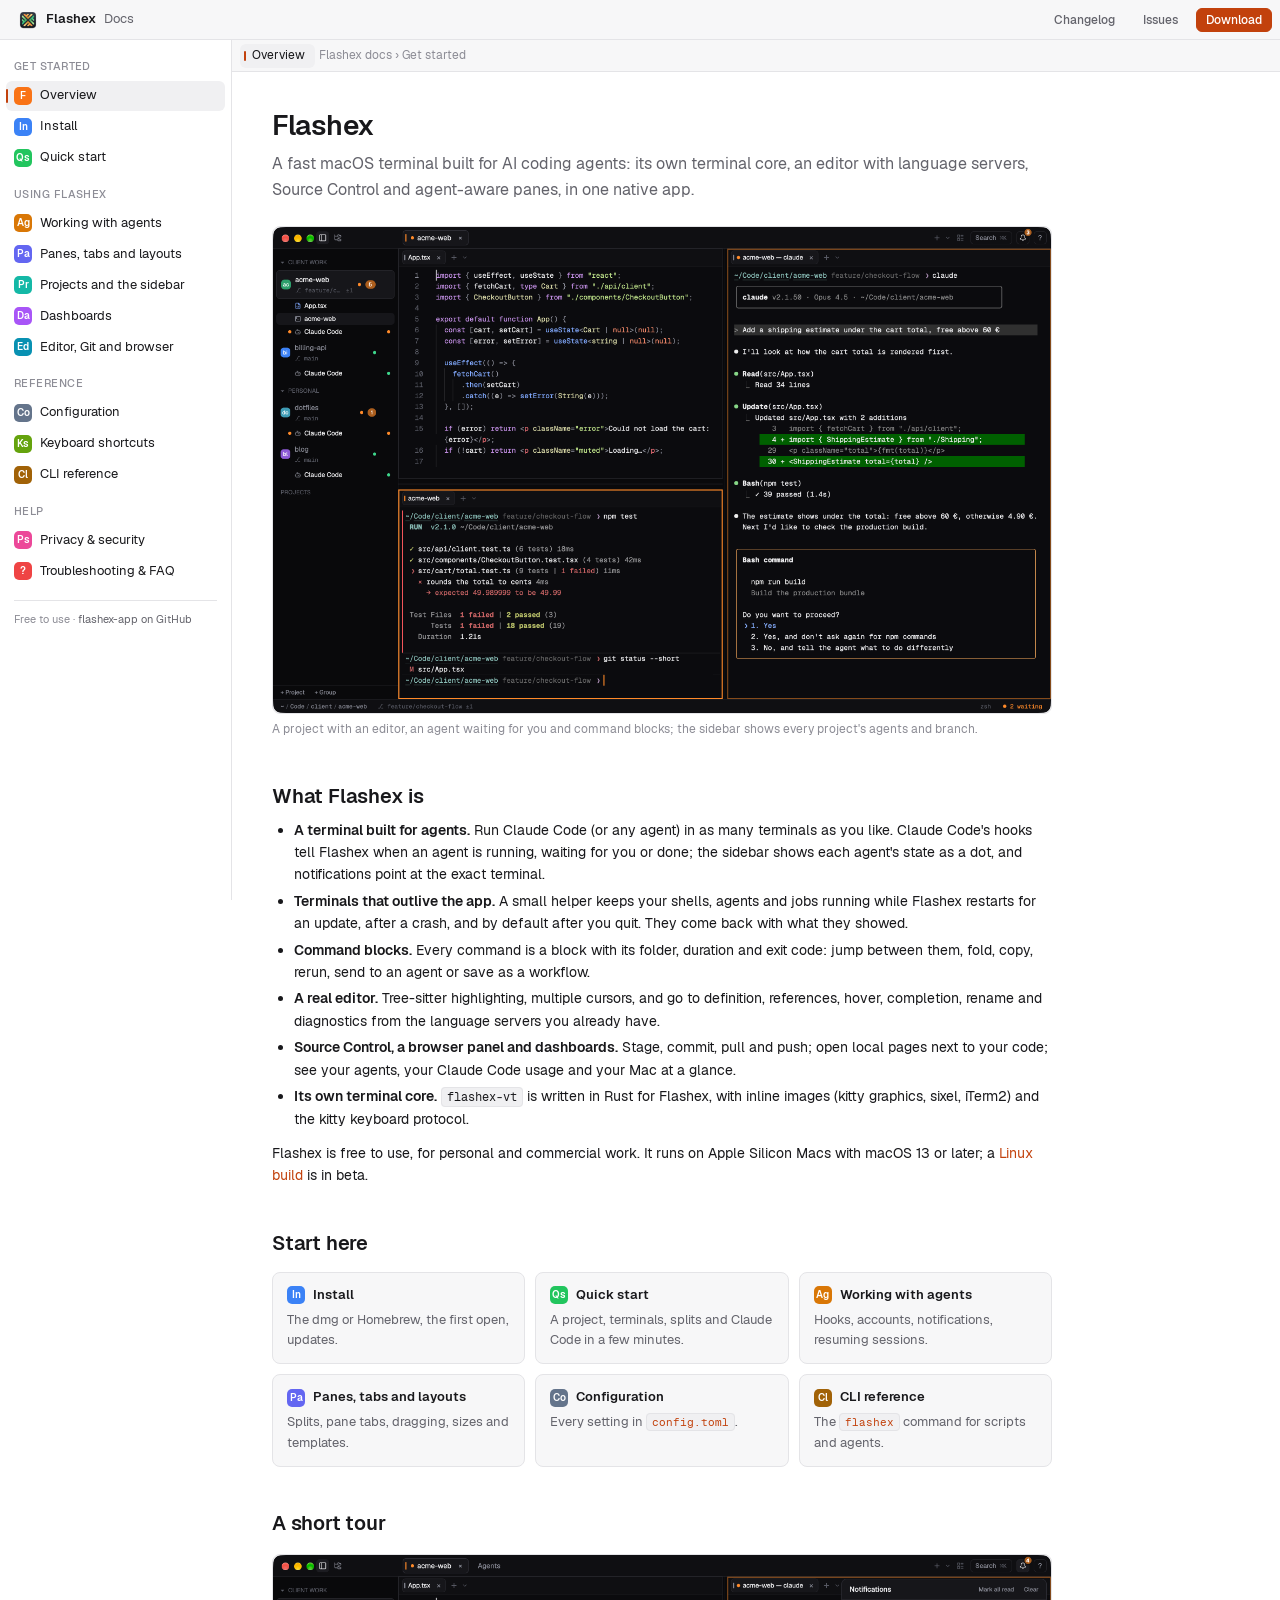
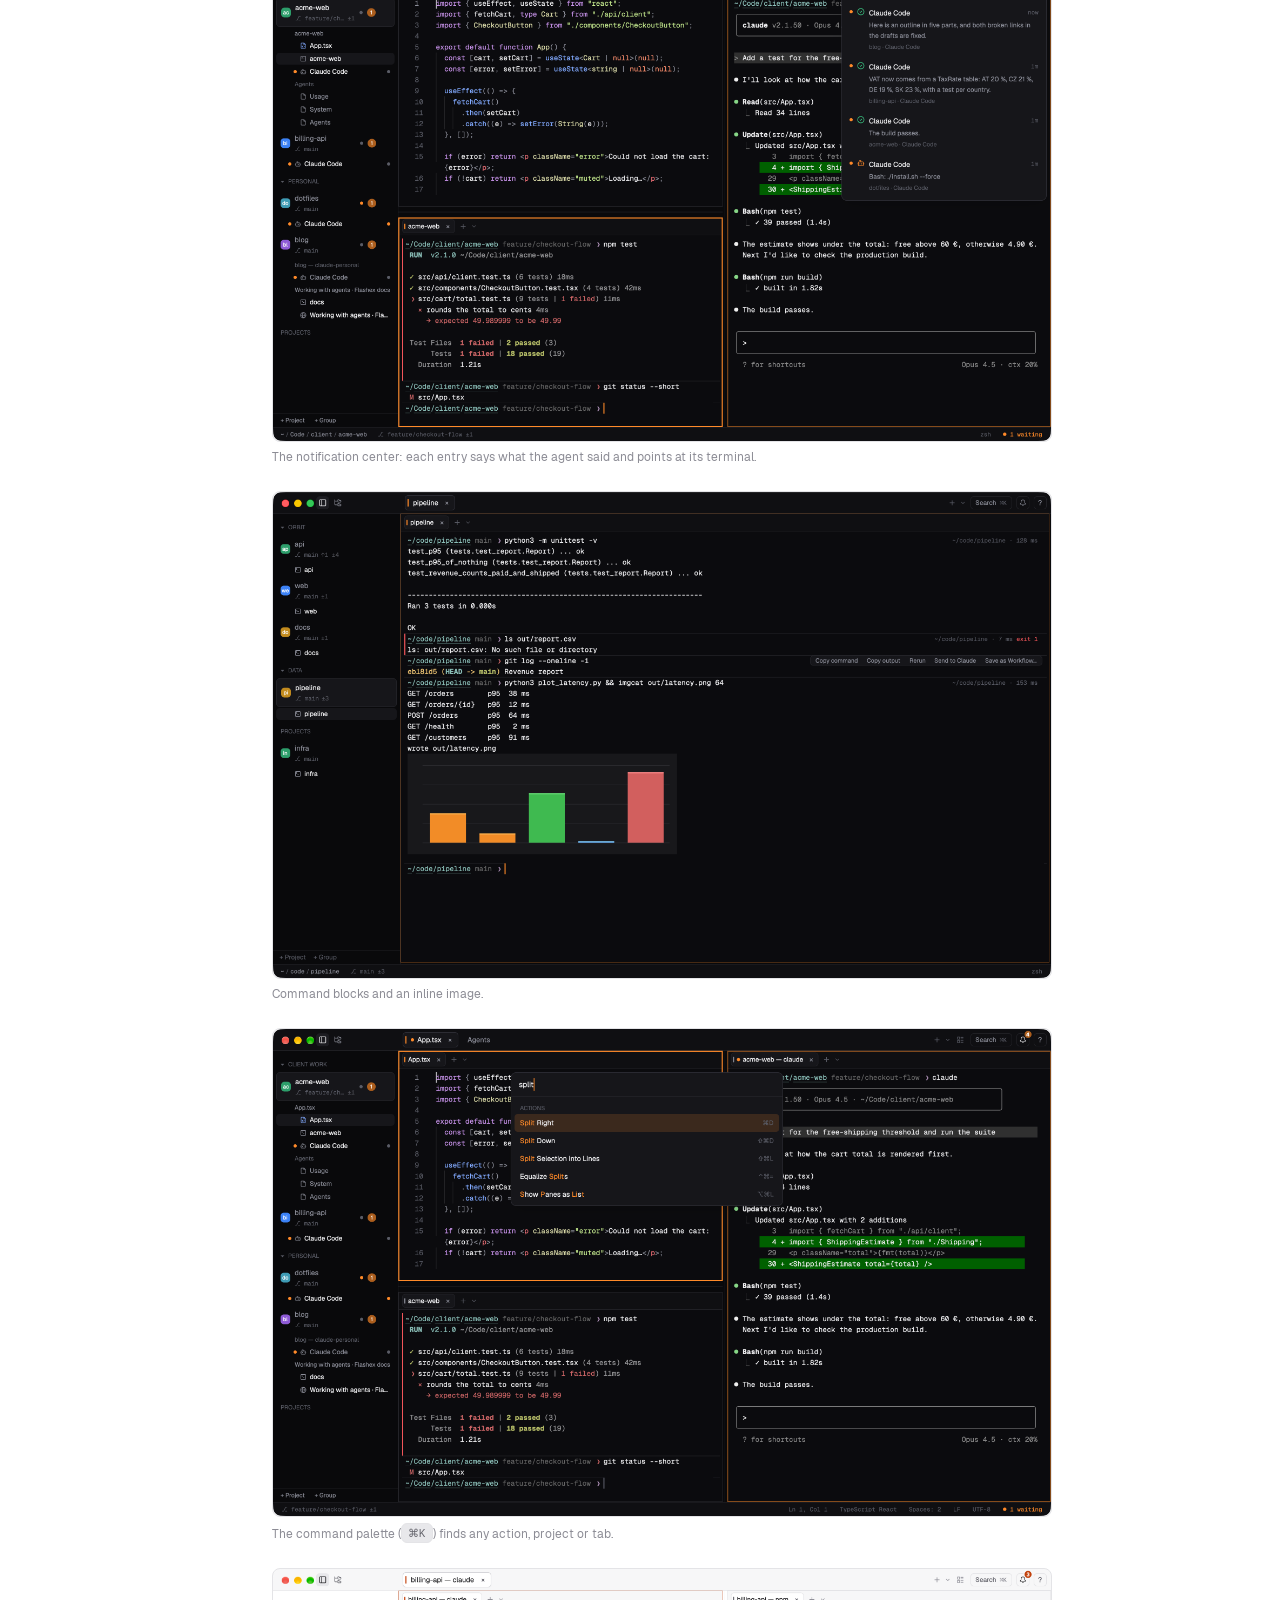
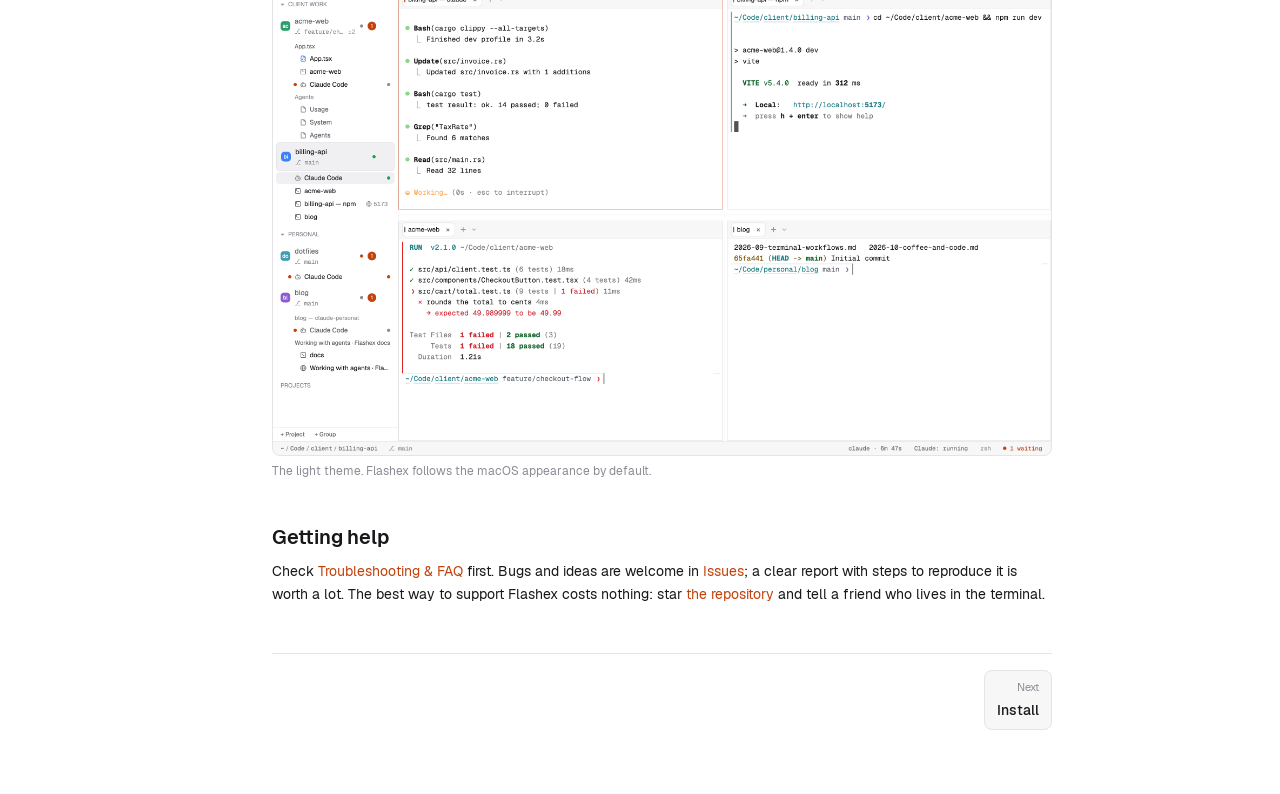
==== docs/index.html @ 375e569b "Flashex 0.2.4" ====
<!doctype html>
<!-- generated:head -->
<html lang="en">
<head>
<meta charset="utf-8">
<meta name="viewport" content="width=device-width, initial-scale=1">
<meta name="color-scheme" content="dark light">
<title>Overview · Flashex docs</title>
<meta name="description" content="Flashex is a fast macOS terminal built for AI coding agents.">
<link rel="icon" href="screenshots/icon.png">
<link rel="stylesheet" href="assets/docs.css">
</head>
<body>
<header class="titlebar">
<button class="btn nav-toggle" type="button" aria-label="Show the pages" aria-expanded="false"><svg viewBox="0 0 16 16" fill="none" stroke="currentColor" stroke-width="1.4" aria-hidden="true"><rect x="1.5" y="2.5" width="13" height="11" rx="2"/><path d="M6 2.5v11"/></svg></button>
<a class="brand" href="index.html"><img src="screenshots/icon.png" alt="">Flashex <span class="sub">Docs</span></a>
<span class="spacer"></span>
<a class="btn wide" href="https://github.com/palo-kunovsky-flash/flashex-app/blob/main/CHANGELOG.md">Changelog</a>
<a class="btn wide" href="https://github.com/palo-kunovsky-flash/flashex-app/issues">Issues</a>
<a class="btn primary" href="https://github.com/palo-kunovsky-flash/flashex-app/releases/latest/download/Flashex-macOS-arm64.dmg">Download</a>
</header>
<nav class="sidebar" aria-label="Pages">
<div class="group">Get started</div>
<a class="row active" aria-current="page" href="index.html"><span class="badge c-orange">F</span>Overview</a>
<a class="row" href="install.html"><span class="badge c-blue">In</span>Install</a>
<a class="row" href="quick-start.html"><span class="badge c-green">Qs</span>Quick start</a>
<div class="group">Using Flashex</div>
<a class="row" href="agents.html"><span class="badge c-amber">Ag</span>Working with agents</a>
<a class="row" href="panes.html"><span class="badge c-indigo">Pa</span>Panes, tabs and layouts</a>
<a class="row" href="projects.html"><span class="badge c-teal">Pr</span>Projects and the sidebar</a>
<a class="row" href="dashboards.html"><span class="badge c-purple">Da</span>Dashboards</a>
<a class="row" href="editor.html"><span class="badge c-cyan">Ed</span>Editor, Git and browser</a>
<div class="group">Reference</div>
<a class="row" href="configuration.html"><span class="badge c-slate">Co</span>Configuration</a>
<a class="row" href="shortcuts.html"><span class="badge c-lime">Ks</span>Keyboard shortcuts</a>
<a class="row" href="cli.html"><span class="badge c-brown">Cl</span>CLI reference</a>
<div class="group">Help</div>
<a class="row" href="privacy.html"><span class="badge c-pink">Ps</span>Privacy &amp; security</a>
<a class="row" href="troubleshooting.html"><span class="badge c-red">?</span>Troubleshooting &amp; FAQ</a>
<div class="foot">Free to use · <a href="https://github.com/palo-kunovsky-flash/flashex-app">flashex-app on GitHub</a></div>
</nav>
<main class="pane">
<div class="pane-tabs"><span class="pane-tab">Overview</span><span class="crumb">Flashex docs › Get started</span></div>
<article class="content">
<!-- /generated:head -->
<h1>Flashex</h1>
<p class="lede">A fast macOS terminal built for AI coding agents: its own terminal core, an editor with language servers, Source Control and agent-aware panes, in one native app.</p>

<figure>
<img src="screenshots/hero-dark.png" alt="Flashex with a TypeScript editor, Claude Code asking for permission to run a command, a terminal with a failed test run, and the sidebar showing each project's agents and branch" width="2880" height="1800">
<figcaption>A project with an editor, an agent waiting for you and command blocks; the sidebar shows every project's agents and branch.</figcaption>
</figure>

<h2 id="what-it-is">What Flashex is</h2>
<ul>
<li><strong>A terminal built for agents.</strong> Run Claude Code (or any agent) in as many terminals as you like. Claude Code's hooks tell Flashex when an agent is running, waiting for you or done; the sidebar shows each agent's state as a dot, and notifications point at the exact terminal.</li>
<li><strong>Terminals that outlive the app.</strong> A small helper keeps your shells, agents and jobs running while Flashex restarts for an update, after a crash, and by default after you quit. They come back with what they showed.</li>
<li><strong>Command blocks.</strong> Every command is a block with its folder, duration and exit code: jump between them, fold, copy, rerun, send to an agent or save as a workflow.</li>
<li><strong>A real editor.</strong> Tree-sitter highlighting, multiple cursors, and go to definition, references, hover, completion, rename and diagnostics from the language servers you already have.</li>
<li><strong>Source Control, a browser panel and dashboards.</strong> Stage, commit, pull and push; open local pages next to your code; see your agents, your Claude Code usage and your Mac at a glance.</li>
<li><strong>Its own terminal core.</strong> <code>flashex-vt</code> is written in Rust for Flashex, with inline images (kitty graphics, sixel, iTerm2) and the kitty keyboard protocol.</li>
</ul>
<p>Flashex is free to use, for personal and commercial work. It runs on Apple Silicon Macs with macOS 13 or later; a <a href="install.html#linux">Linux build</a> is in beta.</p>

<h2 id="start-here">Start here</h2>
<div class="cards">
<a class="card" href="install.html"><div class="title"><span class="badge c-blue">In</span>Install</div><p>The dmg or Homebrew, the first open, updates.</p></a>
<a class="card" href="quick-start.html"><div class="title"><span class="badge c-green">Qs</span>Quick start</div><p>A project, terminals, splits and Claude Code in a few minutes.</p></a>
<a class="card" href="agents.html"><div class="title"><span class="badge c-amber">Ag</span>Working with agents</div><p>Hooks, accounts, notifications, resuming sessions.</p></a>
<a class="card" href="panes.html"><div class="title"><span class="badge c-indigo">Pa</span>Panes, tabs and layouts</div><p>Splits, pane tabs, dragging, sizes and templates.</p></a>
<a class="card" href="configuration.html"><div class="title"><span class="badge c-slate">Co</span>Configuration</div><p>Every setting in <code>config.toml</code>.</p></a>
<a class="card" href="cli.html"><div class="title"><span class="badge c-brown">Cl</span>CLI reference</div><p>The <code>flashex</code> command for scripts and agents.</p></a>
</div>

<h2 id="a-tour">A short tour</h2>
<figure>
<img src="screenshots/notifications.png" alt="The notification center over a project's panes: Claude Code asking to run a command and reporting what it did, each entry naming its project and terminal" width="2880" height="1800" loading="lazy">
<figcaption>The notification center: each entry says what the agent said and points at its terminal.</figcaption>
</figure>
<figure>
<img src="screenshots/blocks-and-images.png" alt="A wide terminal with command blocks, durations and an exit code, block tools on hover, and an inline latency chart" width="2880" height="1800" loading="lazy">
<figcaption>Command blocks and an inline image.</figcaption>
</figure>
<figure>
<img src="screenshots/palette.png" alt="The command palette searching for split over a TypeScript editor, a terminal and an agent terminal" width="2880" height="1800" loading="lazy">
<figcaption>The command palette (<kbd>⌘K</kbd>) finds any action, project or tab.</figcaption>
</figure>
<figure>
<img src="screenshots/hero-light.png" alt="A 2×2 grid of terminals in the light theme: an agent at work, a dev server whose port shows on its terminal's row in the sidebar, a failed test run and a blog repository" width="2880" height="1800" loading="lazy">
<figcaption>The light theme. Flashex follows the macOS appearance by default.</figcaption>
</figure>

<h2 id="getting-help">Getting help</h2>
<p>Check <a href="troubleshooting.html">Troubleshooting &amp; FAQ</a> first. Bugs and ideas are welcome in <a href="https://github.com/palo-kunovsky-flash/flashex-app/issues">Issues</a>; a clear report with steps to reproduce it is worth a lot. The best way to support Flashex costs nothing: star <a href="https://github.com/palo-kunovsky-flash/flashex-app">the repository</a> and tell a friend who lives in the terminal.</p>
<!-- generated:foot -->
<nav class="pager" aria-label="Previous and next page">
<a class="next" href="install.html"><span>Next</span>Install</a>
</nav>
</article>
</main>
<script src="assets/docs.js"></script>
</body>
</html>
<!-- /generated:foot -->
---- docs/assets/docs.css ----
/* Flashex documentation. The colours, sizes and fonts are the app's own
   (crates/flashex-app/src/theme.rs, buttons.rs, geometry.rs): the dark
   theme by default, the light one when the system asks for it. No external
   resources. */

@font-face { font-family: "Geist"; src: url("fonts/Geist-Regular.ttf") format("truetype"); font-weight: 400; font-display: swap; }
@font-face { font-family: "Geist"; src: url("fonts/Geist-Medium.ttf") format("truetype"); font-weight: 500; font-display: swap; }
@font-face { font-family: "Geist"; src: url("fonts/Geist-SemiBold.ttf") format("truetype"); font-weight: 600 700; font-display: swap; }
@font-face { font-family: "Geist Mono"; src: url("fonts/GeistMono-Regular.ttf") format("truetype"); font-weight: 400; font-display: swap; }

:root {
  color-scheme: dark light;
  /* Theme::dark() */
  --bg: #09090B;
  --surface: #0F0F12;
  --raised: #16161A;
  --hover: #1C1C21;
  --border: #232329;
  --border-strong: #2E2E36;
  --fg: #EDEDEF;
  --muted: #8B8D98;
  --faint: #5A5C66;
  --accent: #FF8A2A;          /* Accent::Orange on dark */
  --accent-fill: #AD5E1D;     /* accent_fill(): white text reads on it */
  --accent-tint: rgba(255, 138, 42, 0.12);
  --ok: #3DD68C;
  --err: #F2555A;
  --warn: #F5A524;
  --term-bg: #0B0B0E;         /* TermColors::DEFAULT */
  --term-fg: #EDEDEF;
  --string: #C3E88D;
  --keyword: #C792EA;
  --comment: #5A5C66;
  --function: #82AAFF;

  /* geometry.rs, buttons.rs */
  --titlebar-h: 40px;
  --pane-tabs-h: 32px;
  --status-h: 26px;
  --sidebar-w: 232px;
  --radius: 6px;
  --radius-card: 8px;

  --ui: "Geist", -apple-system, BlinkMacSystemFont, "Segoe UI", system-ui, sans-serif;
  --mono: "Geist Mono", ui-monospace, "SF Mono", Menlo, Consolas, monospace;
}

@media (prefers-color-scheme: light) {
  :root {
    /* Theme::light() */
    --bg: #FFFFFF;
    --surface: #F7F7F8;
    --raised: #F0F0F2;
    --hover: #E8E8EB;
    --border: #E4E4E7;
    --border-strong: #D4D4D8;
    --fg: #18181B;
    --muted: #63636B;
    --faint: #8C8C95;
    --accent: #C2410C;        /* Accent::Orange on light */
    --accent-fill: #C2410C;
    --accent-tint: rgba(194, 65, 12, 0.08);
    --ok: #16A34A;
    --err: #DC2626;
    --warn: #D97706;
    --term-bg: #FFFFFF;
    --term-fg: #18181B;
    --string: #15803D;
    --keyword: #7C3AED;
    --comment: #8C8C95;
    --function: #2563EB;
  }
}

*, *::before, *::after { box-sizing: border-box; }

html { -webkit-text-size-adjust: 100%; scroll-padding-top: calc(var(--titlebar-h) + var(--pane-tabs-h) + 12px); }

body {
  margin: 0;
  background: var(--bg);
  color: var(--fg);
  font-family: var(--ui);
  font-size: 14px;
  line-height: 1.6;
  -webkit-font-smoothing: antialiased;
}

a { color: var(--accent); text-decoration: none; }
a:hover { text-decoration: underline; text-underline-offset: 2px; }
:focus-visible { outline: 1px solid var(--accent); outline-offset: 2px; border-radius: 4px; }

/* ---- The top row (the app's title bar) ------------------------------ */

.titlebar {
  position: fixed;
  inset: 0 0 auto 0;
  z-index: 30;
  height: var(--titlebar-h);
  display: flex;
  align-items: center;
  gap: 8px;
  padding: 0 8px 0 12px;
  background: var(--surface);
  border-bottom: 1px solid var(--border);
}

.brand {
  display: flex;
  align-items: center;
  gap: 8px;
  height: 28px;
  padding: 0 10px 0 6px;
  border-radius: var(--radius);
  color: var(--fg);
  font-weight: 600;
  font-size: 13px;
}
.brand:hover { background: var(--hover); text-decoration: none; }
.brand img { width: 20px; height: 20px; }
.brand .sub { color: var(--muted); font-weight: 400; }

.titlebar .spacer { flex: 1; }

/* The app's small quiet buttons (Ghost / Secondary, Regular: 24 px). */
.btn {
  display: inline-flex;
  align-items: center;
  gap: 5px;
  height: 24px;
  padding: 0 9px;
  border: 1px solid transparent;
  border-radius: var(--radius);
  background: transparent;
  color: var(--muted);
  font: 500 12px/1 var(--ui);
  white-space: nowrap;
  cursor: pointer;
}
.btn:hover { background: var(--hover); color: var(--fg); text-decoration: none; }
.btn.secondary { background: var(--raised); border-color: var(--border-strong); color: var(--fg); }
.btn.secondary:hover { background: var(--hover); }
.btn.primary { background: var(--accent-fill); border-color: var(--accent-fill); color: #fff; }
.btn.primary:hover { filter: brightness(0.9); }
.btn svg { width: 14px; height: 14px; }

.nav-toggle { display: none; }

/* ---- The sidebar (the app's project list) ---------------------------- */

.sidebar {
  position: fixed;
  top: var(--titlebar-h);
  bottom: 0;
  left: 0;
  z-index: 20;
  width: var(--sidebar-w);
  overflow-y: auto;
  padding: 6px;
  background: var(--bg);
  border-right: 1px solid var(--border);
}

.sidebar .group {
  padding: 12px 8px 4px;
  color: var(--faint);
  font-size: 11px;
  font-weight: 500;
  letter-spacing: 0.04em;
  text-transform: uppercase;
}

.sidebar a.row {
  position: relative;
  display: flex;
  align-items: center;
  gap: 8px;
  height: 30px;
  padding: 0 8px;
  margin: 1px 0;
  border-radius: var(--radius);
  color: var(--fg);
  font-size: 13px;
  white-space: nowrap;
  overflow: hidden;
  text-overflow: ellipsis;
}
.sidebar a.row:hover { background: var(--hover); text-decoration: none; }
.sidebar a.row.active { background: var(--raised); }
/* The active tab's accent mark: 2 × 14 px on the left edge. */
.sidebar a.row.active::before {
  content: "";
  position: absolute;
  left: 0;
  top: 8px;
  width: 2px;
  height: 14px;
  border-radius: 1px;
  background: var(--accent);
}

/* A project's initials on its colour. */
.badge {
  flex: none;
  display: inline-grid;
  place-items: center;
  width: 18px;
  height: 18px;
  border-radius: 5px;
  color: #fff;
  font-size: 10px;
  font-weight: 600;
  line-height: 1;
}
.c-orange { background: #F97316; }
.c-blue { background: #3B82F6; }
.c-indigo { background: #6366F1; }
.c-teal { background: #14B8A6; }
.c-green { background: #22C55E; }
.c-amber { background: #D97706; }
.c-purple { background: #A855F7; }
.c-cyan { background: #0891B2; }
.c-pink { background: #EC4899; }
.c-slate { background: #64748B; }
.c-lime { background: #65A30D; }
.c-red { background: #EF4444; }
.c-brown { background: #A16207; }

.sidebar .foot {
  margin: 14px 8px 8px;
  padding-top: 10px;
  border-top: 1px solid var(--border);
  color: var(--faint);
  font-size: 11px;
}
.sidebar .foot a { color: var(--muted); }

/* ---- The pane --------------------------------------------------------- */

.pane {
  margin-left: var(--sidebar-w);
  padding-top: var(--titlebar-h);
  min-width: 0;
}

/* The pane's tab strip: the page as the active tab. */
.pane-tabs {
  position: sticky;
  top: var(--titlebar-h);
  z-index: 10;
  display: flex;
  align-items: center;
  gap: 4px;
  height: var(--pane-tabs-h);
  padding: 0 8px;
  background: var(--surface);
  border-bottom: 1px solid var(--border);
  overflow: hidden;
}
.pane-tab {
  position: relative;
  display: inline-flex;
  align-items: center;
  gap: 6px;
  height: 24px;
  padding: 0 10px 0 12px;
  border-radius: var(--radius);
  background: var(--raised);
  color: var(--fg);
  font-size: 12px;
  white-space: nowrap;
}
.pane-tab::before {
  content: "";
  position: absolute;
  left: 4px;
  top: 7px;
  width: 2px;
  height: 10px;
  border-radius: 1px;
  background: var(--accent);
}
.pane-tabs .crumb { color: var(--faint); font-size: 12px; white-space: nowrap; overflow: hidden; text-overflow: ellipsis; }

.content {
  max-width: 860px;
  padding: 28px 40px 64px;
}

/* ---- Text -------------------------------------------------------------- */

h1, h2, h3, h4 { line-height: 1.25; font-weight: 600; letter-spacing: -0.01em; }
h1 { font-size: 28px; margin: 8px 0 8px; }
h2 { font-size: 20px; margin: 40px 0 10px; padding-top: 4px; }
h3 { font-size: 16px; margin: 28px 0 8px; }
h4 { font-size: 14px; margin: 20px 0 6px; }
.lede { color: var(--muted); font-size: 16px; margin: 0 0 24px; }
p, ul, ol { margin: 0 0 12px; }
ul, ol { padding-left: 22px; }
li { margin: 4px 0; }
li > ul { margin: 4px 0; }
strong { font-weight: 600; }
hr { border: 0; border-top: 1px solid var(--border); margin: 32px 0; }

h2 .anchor, h3 .anchor { margin-left: 6px; color: var(--faint); opacity: 0; font-weight: 400; }
h2:hover .anchor, h3:hover .anchor { opacity: 1; text-decoration: none; }

code {
  font-family: var(--mono);
  font-size: 0.88em;
  padding: 1px 5px;
  border-radius: 4px;
  background: var(--raised);
  border: 1px solid var(--border);
  white-space: nowrap;
}
a code { color: var(--accent); }

/* Keys as the app shows them in Keyboard Shortcuts (Cmd+?). */
kbd {
  display: inline-block;
  padding: 0 6px;
  border-radius: var(--radius);
  background: var(--hover);
  border: 1px solid var(--border);
  color: var(--muted);
  font-family: var(--mono);
  font-size: 11px;
  line-height: 18px;
  white-space: nowrap;
  vertical-align: 1px;
}

/* Menu paths: Settings › AI agents. */
.ui { font-weight: 500; }

/* ---- Code blocks look like terminal panes ---------------------------- */

.term {
  margin: 14px 0 18px;
  border: 1px solid var(--border);
  border-radius: var(--radius-card);
  background: var(--term-bg);
  overflow: hidden;
}
.term .term-bar {
  display: flex;
  align-items: center;
  gap: 6px;
  height: 26px;
  padding: 0 10px;
  background: var(--surface);
  border-bottom: 1px solid var(--border);
  color: var(--muted);
  font-size: 11px;
}
.term .term-bar::before {
  content: "";
  width: 2px;
  height: 10px;
  border-radius: 1px;
  background: var(--accent);
}
.term pre {
  margin: 0;
  padding: 10px 12px 12px;
  overflow-x: auto;
  color: var(--term-fg);
  font-family: var(--mono);
  font-size: 13px;
  line-height: 1.45;
  tab-size: 4;
}
.term pre code { padding: 0; border: 0; background: none; font-size: inherit; white-space: pre; }
.term .p { color: var(--accent); user-select: none; }   /* the prompt's ❯ */
.term .c { color: var(--comment); }                       /* comments */
.term .s { color: var(--string); }                        /* strings */
.term .k { color: var(--keyword); }                       /* keys, sections */
.term .o { color: var(--muted); }                         /* output */

/* ---- Cards, notices, tables ------------------------------------------ */

.notice {
  display: flex;
  gap: 10px;
  margin: 16px 0;
  padding: 10px 12px;
  border: 1px solid var(--border);
  border-radius: var(--radius-card);
  background: var(--raised);
}
.notice::before {
  content: "";
  flex: none;
  width: 3px;
  border-radius: 2px;
  background: var(--accent);
}
.notice.warn::before { background: var(--warn); }
.notice.ok::before { background: var(--ok); }
.notice > div > :last-child { margin-bottom: 0; }

.placeholder {
  margin: 16px 0;
  padding: 10px 12px;
  border: 1px dashed var(--border-strong);
  border-radius: var(--radius-card);
  color: var(--muted);
}

.table-wrap {
  margin: 14px 0 20px;
  border: 1px solid var(--border);
  border-radius: var(--radius-card);
  background: var(--surface);
  overflow-x: auto;
}
table { width: 100%; border-collapse: collapse; font-size: 13px; }
th {
  text-align: left;
  padding: 8px 12px;
  color: var(--faint);
  font-size: 11px;
  font-weight: 500;
  letter-spacing: 0.04em;
  text-transform: uppercase;
  border-bottom: 1px solid var(--border);
  white-space: nowrap;
}
td { padding: 7px 12px; border-top: 1px solid var(--border); vertical-align: top; }
tr:first-child td { border-top: 0; }
tbody tr:hover td { background: var(--hover); }
td.keys { white-space: nowrap; }
td.keys kbd { margin: 1px 0; }

/* Chips (the dashboards' filters, the sidebar's web server chip). */
.chip {
  display: inline-flex;
  align-items: center;
  gap: 4px;
  height: 20px;
  padding: 0 7px;
  border: 1px solid var(--border);
  border-radius: 10px;
  background: var(--raised);
  color: var(--muted);
  font-size: 11px;
  white-space: nowrap;
  vertical-align: 1px;
}
.chip.on { color: var(--accent); border-color: var(--accent); background: var(--accent-tint); }

/* Agent state dots. */
.dot { display: inline-block; width: 8px; height: 8px; border-radius: 50%; vertical-align: 0; }
.dot.waiting { background: var(--accent); }
.dot.running { background: var(--ok); }
.dot.error { background: var(--err); }
.dot.idle { background: var(--faint); }

/* ---- Pictures --------------------------------------------------------- */

figure { margin: 18px 0 24px; }
figure img {
  display: block;
  width: 100%;
  height: auto;
  border: 1px solid var(--border);
  border-radius: var(--radius-card);
  background: var(--surface);
}
figcaption { margin-top: 6px; color: var(--faint); font-size: 12px; }

/* ---- Cards on the overview ------------------------------------------- */

.cards {
  display: grid;
  grid-template-columns: repeat(auto-fill, minmax(230px, 1fr));
  gap: 10px;
  margin: 16px 0 24px;
}
.card {
  display: block;
  padding: 12px 14px;
  border: 1px solid var(--border);
  border-radius: var(--radius-card);
  background: var(--surface);
  color: var(--fg);
}
a.card:hover { background: var(--hover); border-color: var(--border-strong); text-decoration: none; }
.card .title { display: flex; align-items: center; gap: 8px; font-weight: 600; font-size: 13px; margin-bottom: 4px; }
.card p { margin: 0; color: var(--muted); font-size: 13px; }

/* ---- Previous / next (generated) and the status bar ------------------ */

.pager {
  display: flex;
  justify-content: space-between;
  gap: 10px;
  margin-top: 48px;
  padding-top: 16px;
  border-top: 1px solid var(--border);
}
.pager a {
  display: flex;
  flex-direction: column;
  gap: 2px;
  min-width: 0;
  padding: 8px 12px;
  border: 1px solid var(--border);
  border-radius: var(--radius-card);
  background: var(--surface);
  color: var(--fg);
  font-weight: 500;
}
.pager a:hover { background: var(--hover); text-decoration: none; }
.pager a span { color: var(--faint); font-size: 11px; font-weight: 400; }
.pager a.next { margin-left: auto; text-align: right; }

/* ---- Narrow windows --------------------------------------------------- */

@media (max-width: 860px) {
  .nav-toggle { display: inline-flex; }
  .titlebar .wide { display: none; }
  .sidebar {
    transform: translateX(-100%);
    transition: transform 160ms ease-out;
    box-shadow: none;
  }
  body.nav-open .sidebar { transform: none; box-shadow: 0 8px 32px rgba(0, 0, 0, 0.35); }
  .pane { margin-left: 0; }
  .content { padding: 20px 16px 48px; }
  h1 { font-size: 24px; }
}

@media (prefers-reduced-motion: reduce) {
  .sidebar { transition: none; }
}
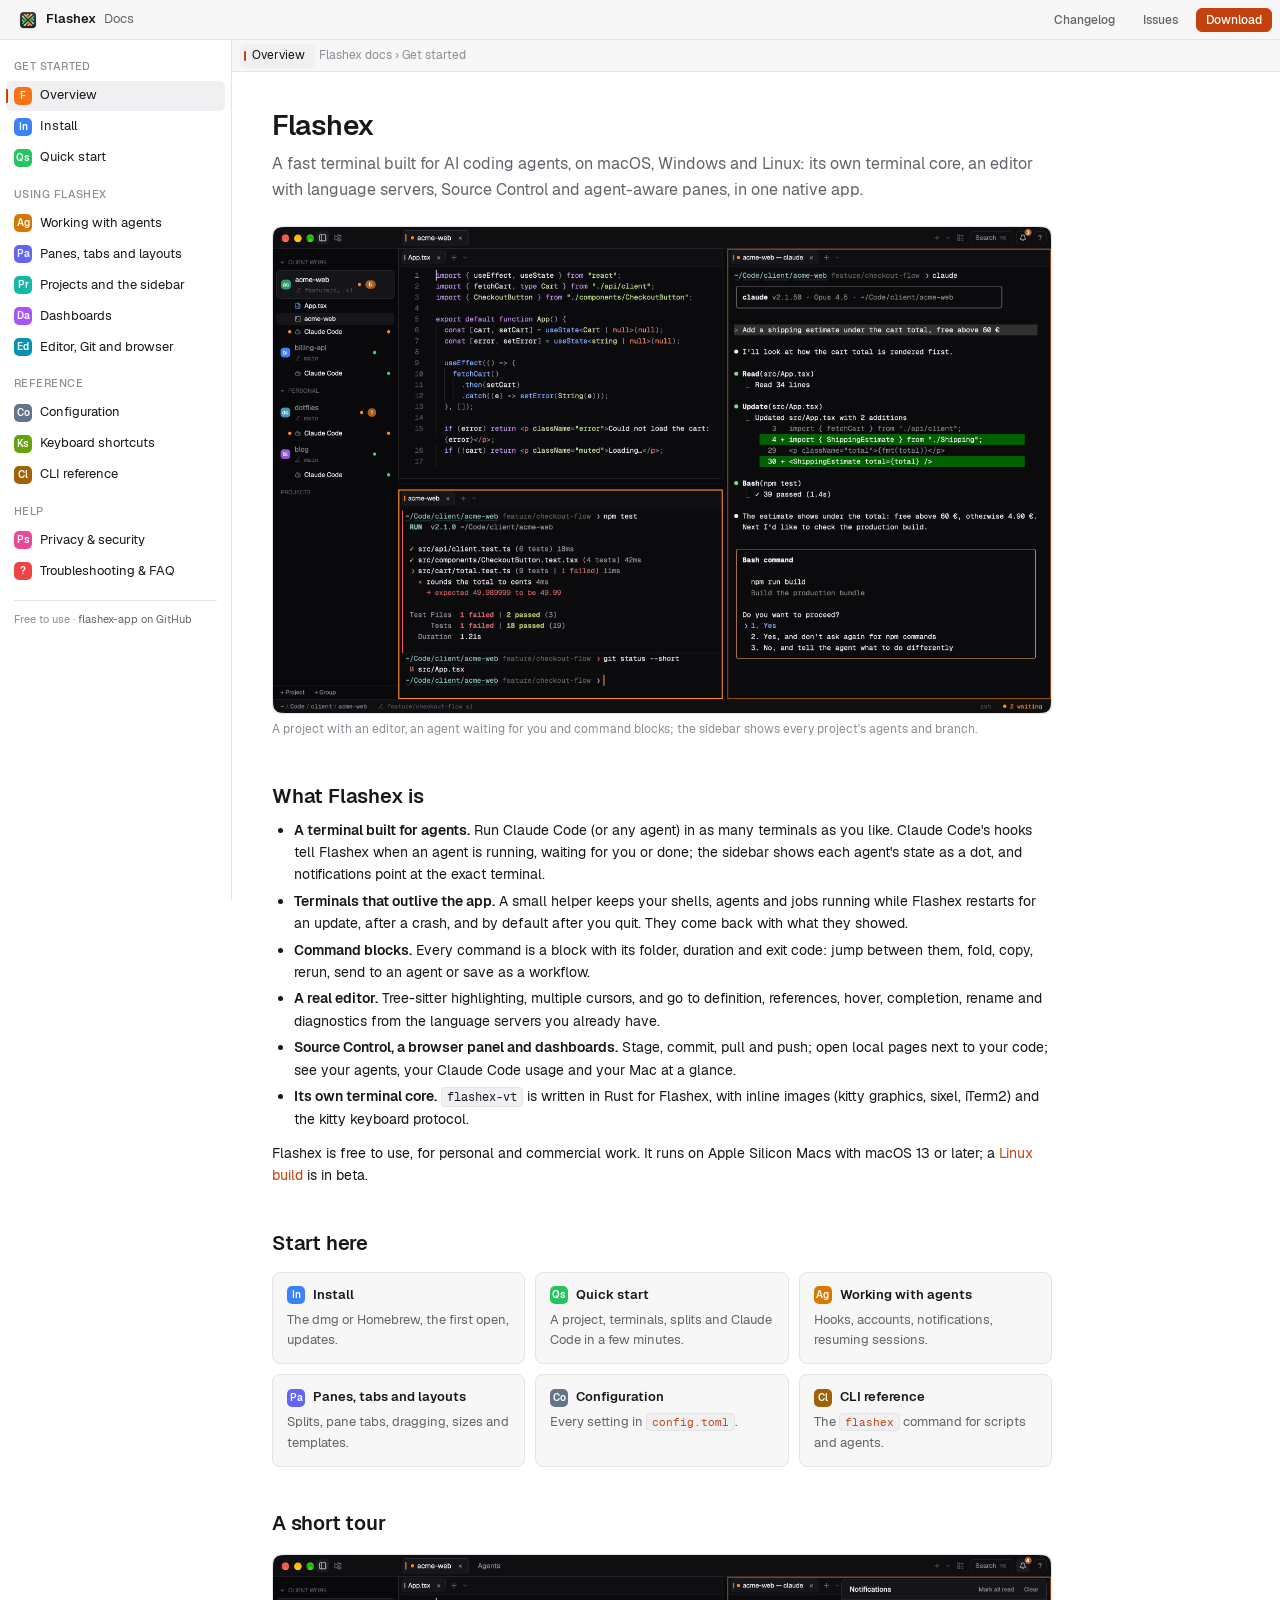
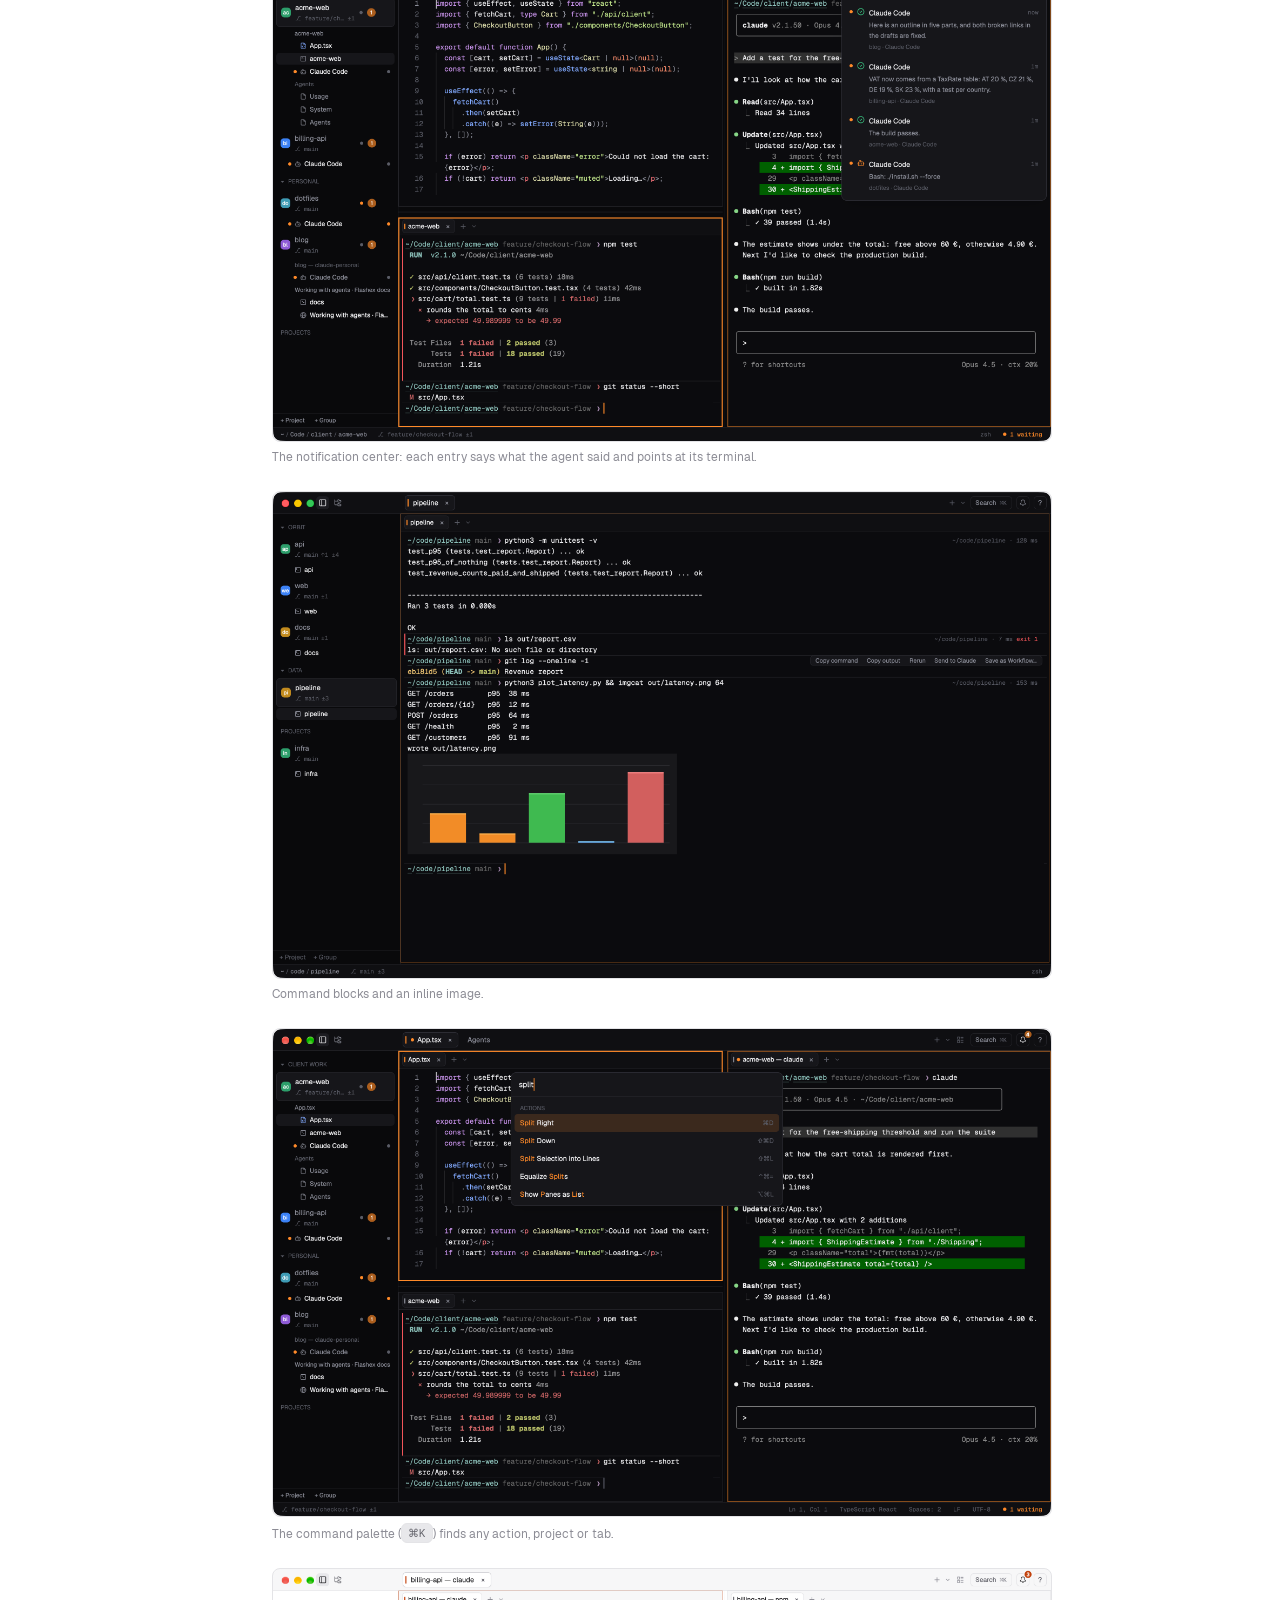
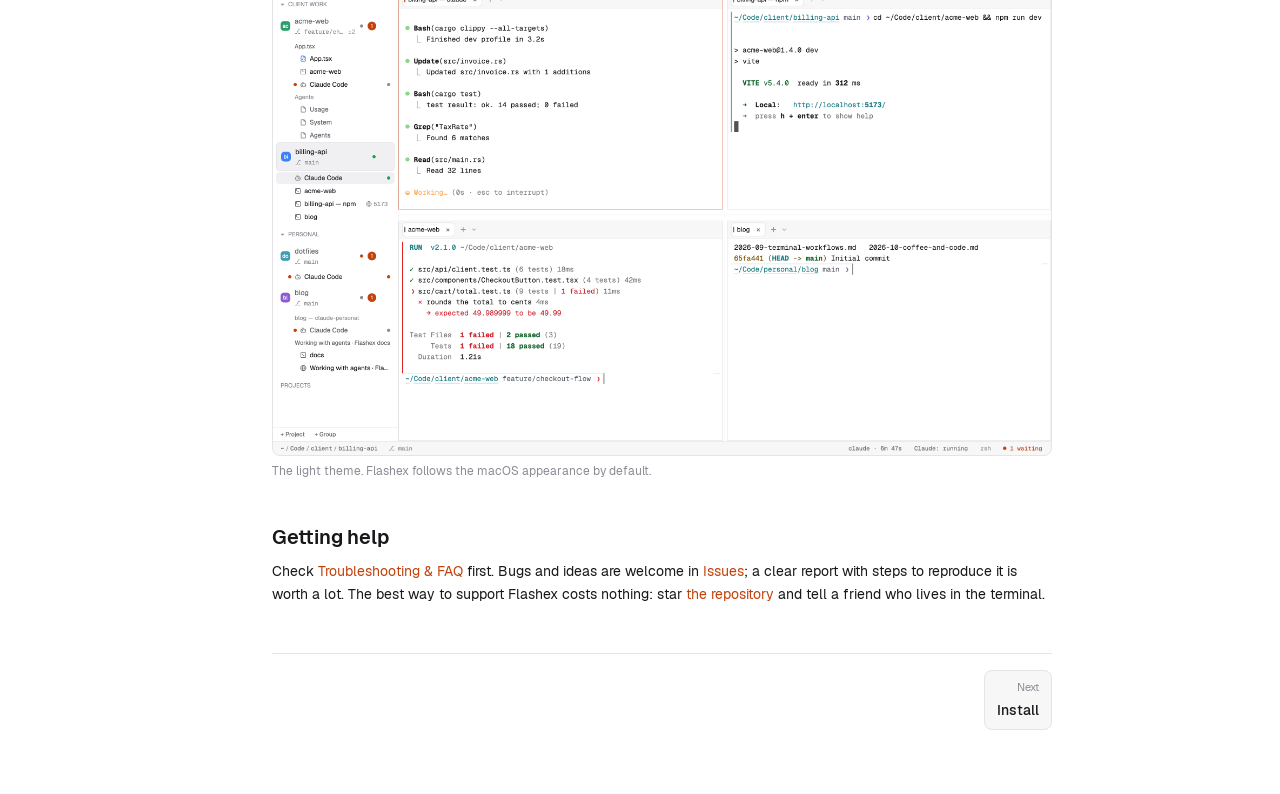
==== commit 285d87e4: "Flashex 0.3.0" ====
--- a/docs/index.html
+++ b/docs/index.html
@@ -6,7 +6,7 @@
 <meta name="viewport" content="width=device-width, initial-scale=1">
 <meta name="color-scheme" content="dark light">
 <title>Overview · Flashex docs</title>
-<meta name="description" content="Flashex is a fast macOS terminal built for AI coding agents.">
+<meta name="description" content="Flashex is a fast terminal built for AI coding agents, on macOS, Windows and Linux.">
 <link rel="icon" href="screenshots/icon.png">
 <link rel="stylesheet" href="assets/docs.css">
 </head>
@@ -44,7 +44,7 @@
 <article class="content">
 <!-- /generated:head -->
 <h1>Flashex</h1>
-<p class="lede">A fast macOS terminal built for AI coding agents: its own terminal core, an editor with language servers, Source Control and agent-aware panes, in one native app.</p>
+<p class="lede">A fast terminal built for AI coding agents, on macOS, Windows and Linux: its own terminal core, an editor with language servers, Source Control and agent-aware panes, in one native app.</p>
 
 <figure>
 <img src="screenshots/hero-dark.png" alt="Flashex with a TypeScript editor, Claude Code asking for permission to run a command, a terminal with a failed test run, and the sidebar showing each project's agents and branch" width="2880" height="1800">
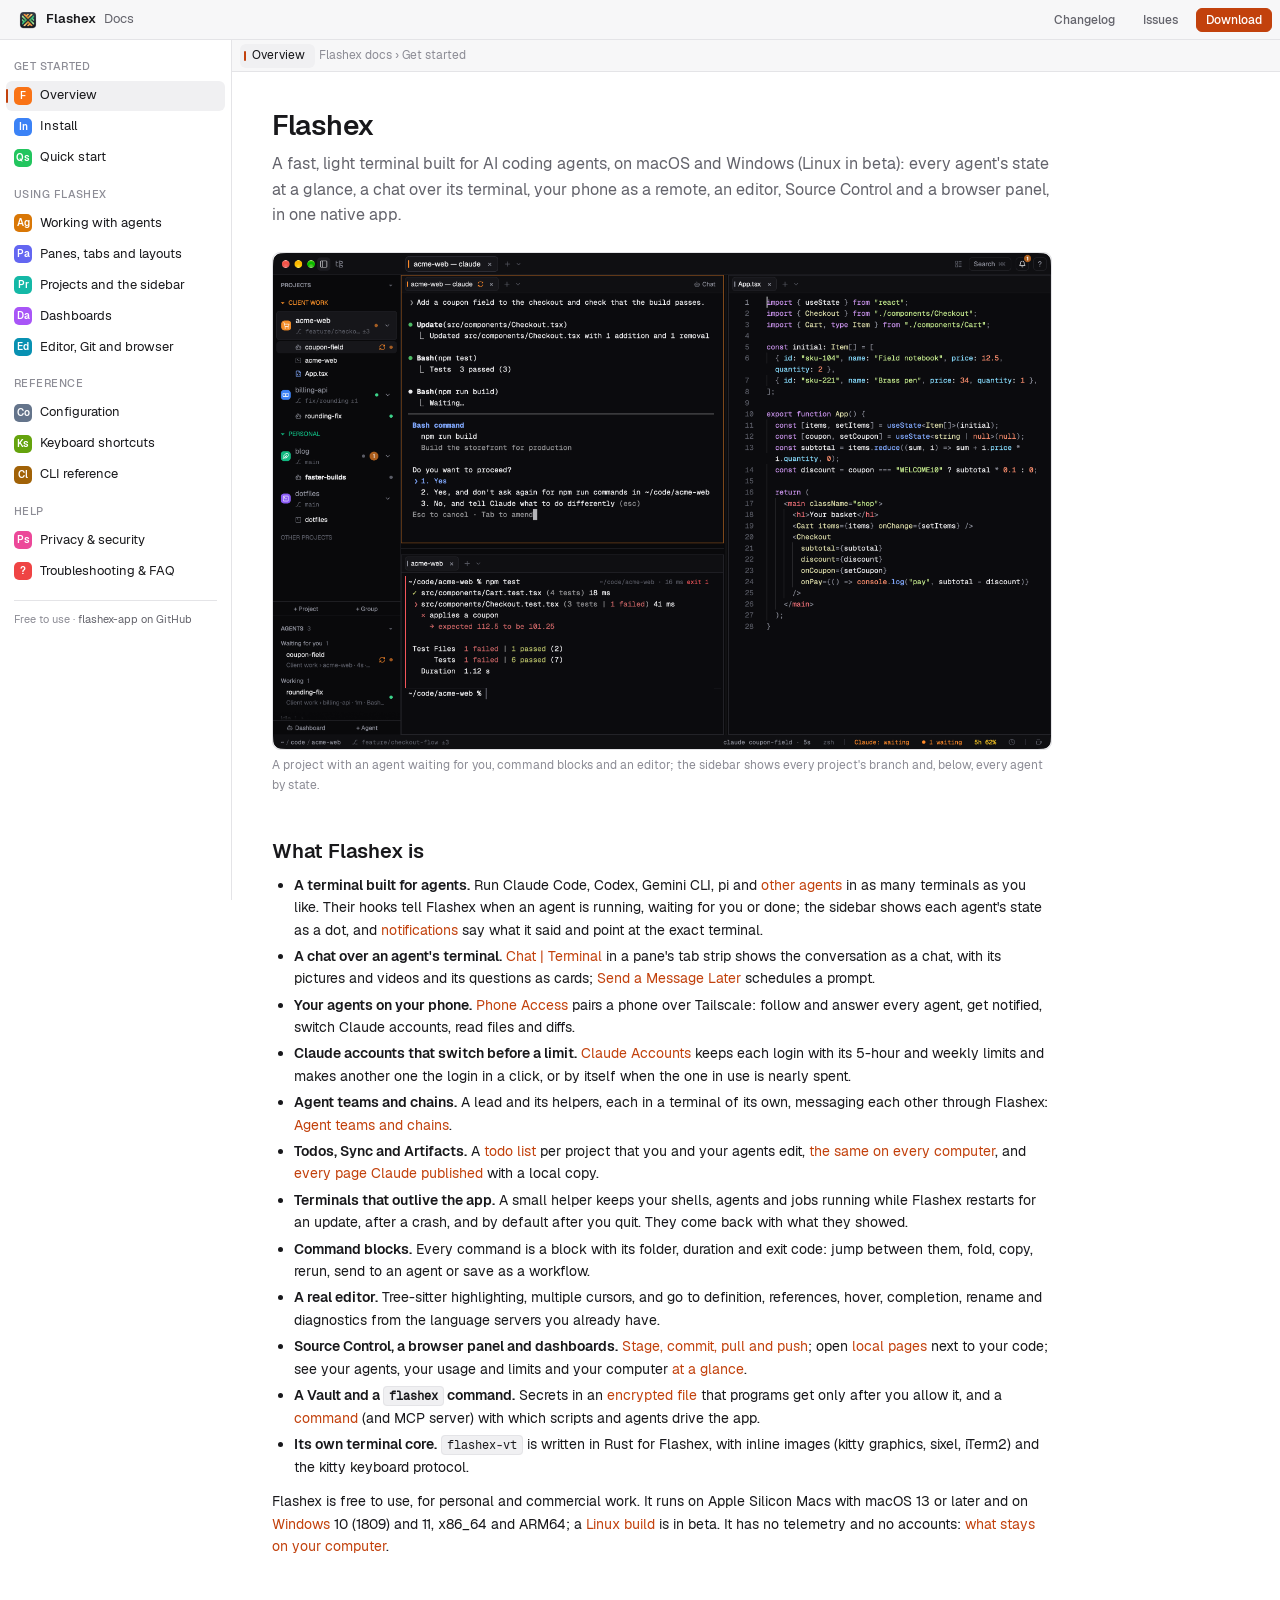
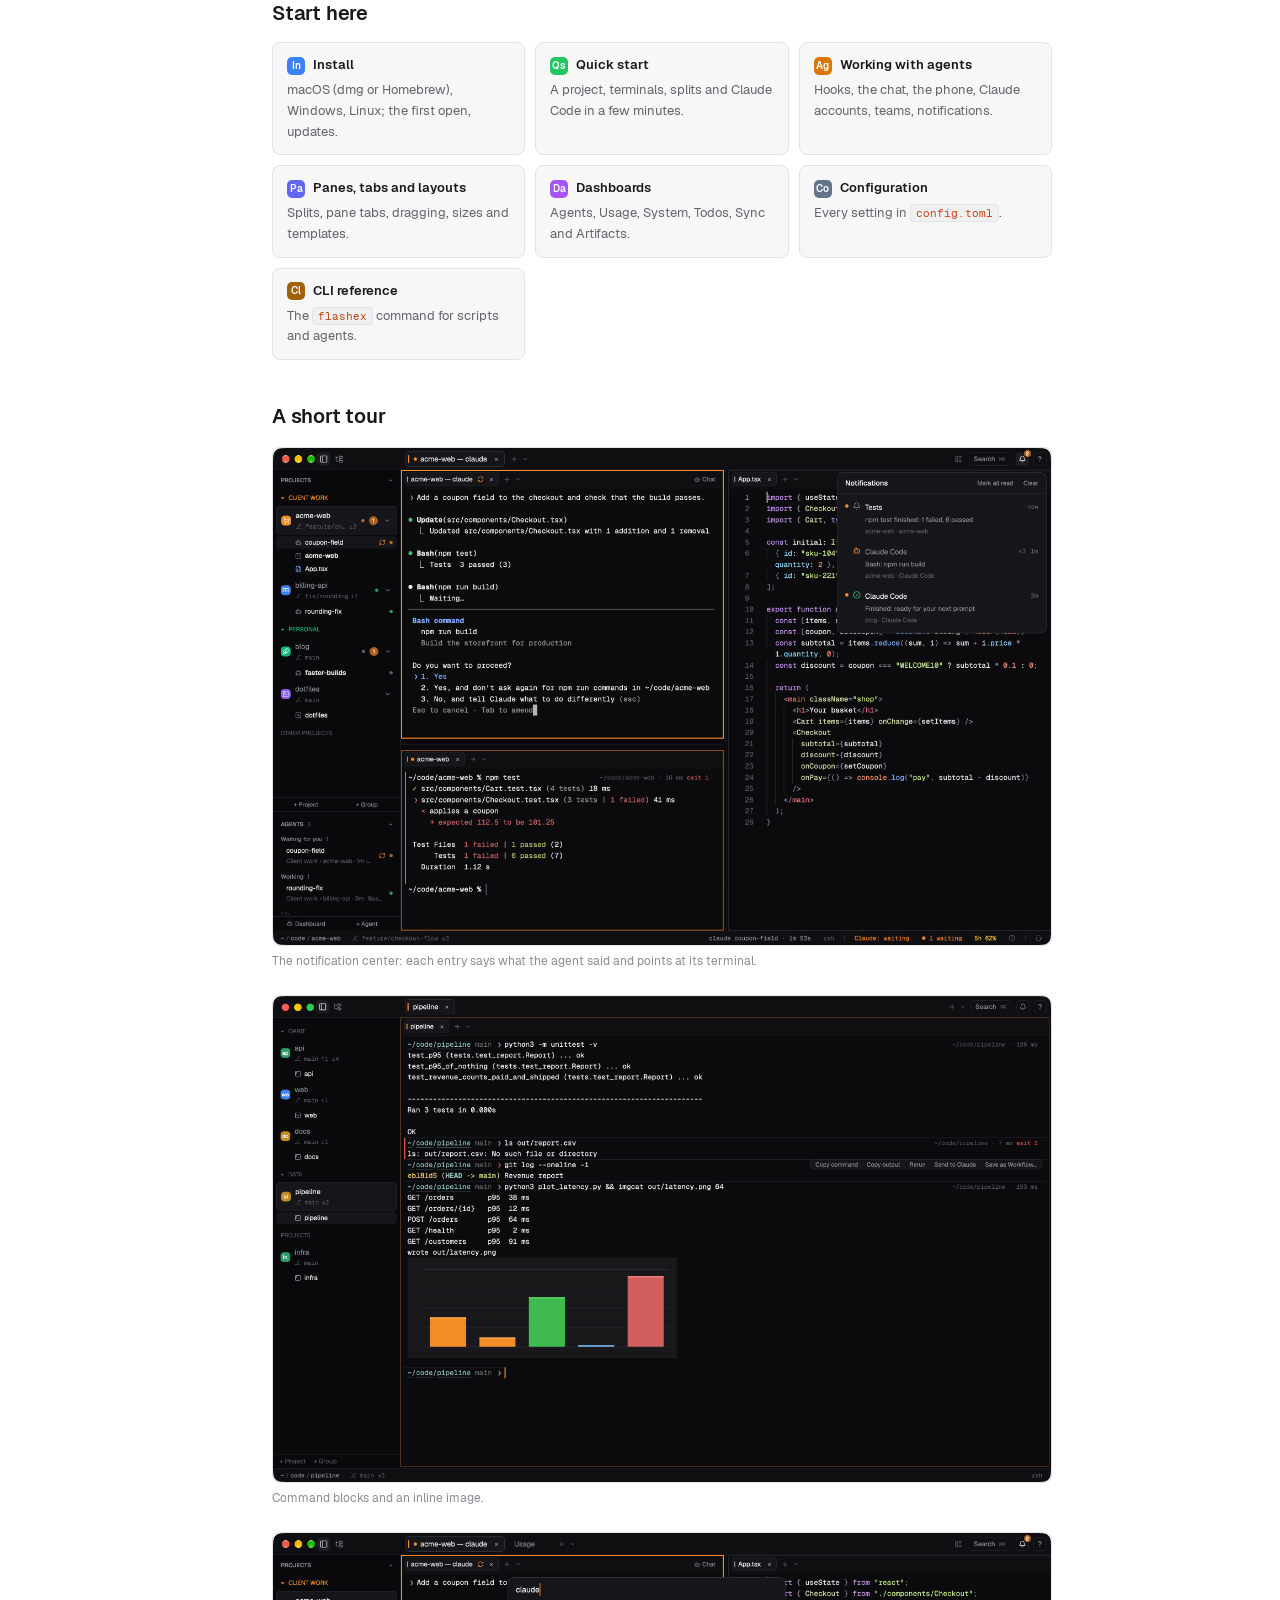
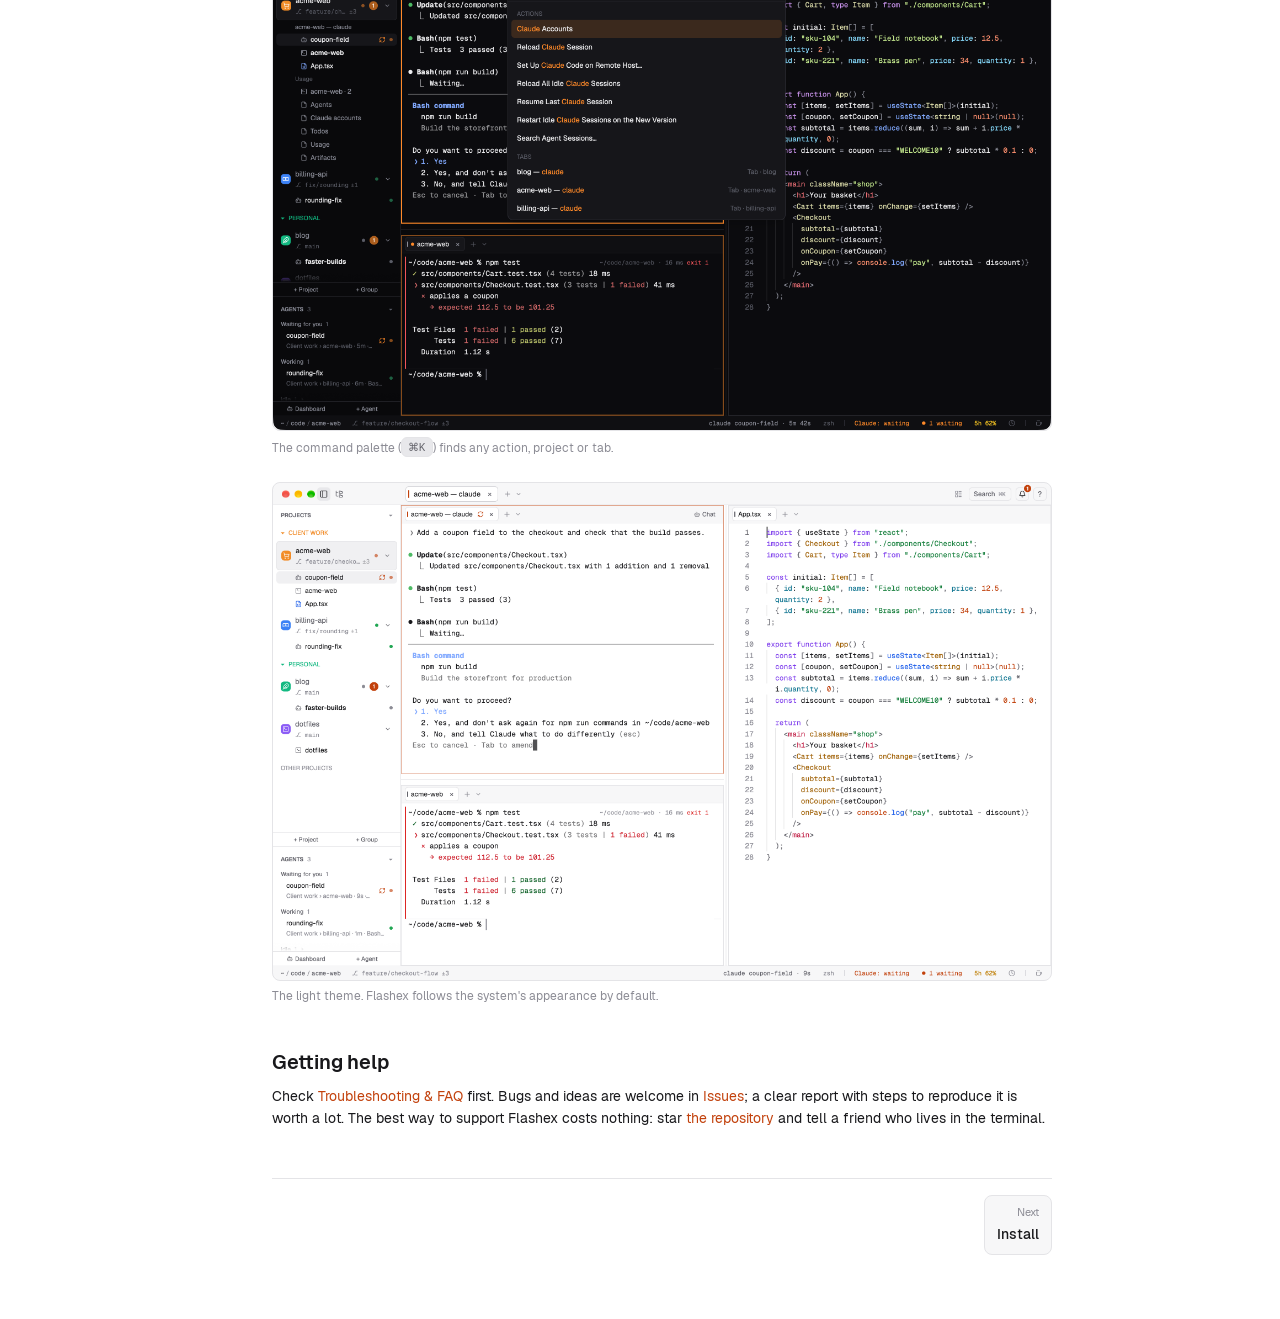
==== commit b459dcba: "README: downloads, docs" ====
--- a/docs/index.html
+++ b/docs/index.html
@@ -6,7 +6,7 @@
 <meta name="viewport" content="width=device-width, initial-scale=1">
 <meta name="color-scheme" content="dark light">
 <title>Overview · Flashex docs</title>
-<meta name="description" content="Flashex is a fast terminal built for AI coding agents, on macOS, Windows and Linux.">
+<meta name="description" content="Flashex is a fast, light terminal built for AI coding agents, on macOS and Windows (Linux in beta).">
 <link rel="icon" href="screenshots/icon.png">
 <link rel="stylesheet" href="assets/docs.css">
 </head>
@@ -44,37 +44,44 @@
 <article class="content">
 <!-- /generated:head -->
 <h1>Flashex</h1>
-<p class="lede">A fast terminal built for AI coding agents, on macOS, Windows and Linux: its own terminal core, an editor with language servers, Source Control and agent-aware panes, in one native app.</p>
+<p class="lede">A fast, light terminal built for AI coding agents, on macOS and Windows (Linux in beta): every agent's state at a glance, a chat over its terminal, your phone as a remote, an editor, Source Control and a browser panel, in one native app.</p>
 
 <figure>
-<img src="screenshots/hero-dark.png" alt="Flashex with a TypeScript editor, Claude Code asking for permission to run a command, a terminal with a failed test run, and the sidebar showing each project's agents and branch" width="2880" height="1800">
-<figcaption>A project with an editor, an agent waiting for you and command blocks; the sidebar shows every project's agents and branch.</figcaption>
+<img src="screenshots/hero-dark.png" alt="Flashex with Claude Code asking for permission to run a command, a terminal with a failed test run, a TypeScript editor, and the sidebar showing each project's branch and every agent by state" width="2820" height="1800">
+<figcaption>A project with an agent waiting for you, command blocks and an editor; the sidebar shows every project's branch and, below, every agent by state.</figcaption>
 </figure>
 
 <h2 id="what-it-is">What Flashex is</h2>
 <ul>
-<li><strong>A terminal built for agents.</strong> Run Claude Code (or any agent) in as many terminals as you like. Claude Code's hooks tell Flashex when an agent is running, waiting for you or done; the sidebar shows each agent's state as a dot, and notifications point at the exact terminal.</li>
+<li><strong>A terminal built for agents.</strong> Run Claude Code, Codex, Gemini CLI, pi and <a href="agents.html#other-agents">other agents</a> in as many terminals as you like. Their hooks tell Flashex when an agent is running, waiting for you or done; the sidebar shows each agent's state as a dot, and <a href="agents.html#notifications">notifications</a> say what it said and point at the exact terminal.</li>
+<li><strong>A chat over an agent's terminal.</strong> <a href="agents.html#chat">Chat | Terminal</a> in a pane's tab strip shows the conversation as a chat, with its pictures and videos and its questions as cards; <a href="agents.html#later">Send a Message Later</a> schedules a prompt.</li>
+<li><strong>Your agents on your phone.</strong> <a href="agents.html#phone">Phone Access</a> pairs a phone over Tailscale: follow and answer every agent, get notified, switch Claude accounts, read files and diffs.</li>
+<li><strong>Claude accounts that switch before a limit.</strong> <a href="agents.html#switcher">Claude Accounts</a> keeps each login with its 5-hour and weekly limits and makes another one the login in a click, or by itself when the one in use is nearly spent.</li>
+<li><strong>Agent teams and chains.</strong> A lead and its helpers, each in a terminal of its own, messaging each other through Flashex: <a href="agents.html#teams">Agent teams and chains</a>.</li>
+<li><strong>Todos, Sync and Artifacts.</strong> A <a href="dashboards.html#todos">todo list</a> per project that you and your agents edit, <a href="dashboards.html#sync">the same on every computer</a>, and <a href="dashboards.html#artifacts">every page Claude published</a> with a local copy.</li>
 <li><strong>Terminals that outlive the app.</strong> A small helper keeps your shells, agents and jobs running while Flashex restarts for an update, after a crash, and by default after you quit. They come back with what they showed.</li>
 <li><strong>Command blocks.</strong> Every command is a block with its folder, duration and exit code: jump between them, fold, copy, rerun, send to an agent or save as a workflow.</li>
 <li><strong>A real editor.</strong> Tree-sitter highlighting, multiple cursors, and go to definition, references, hover, completion, rename and diagnostics from the language servers you already have.</li>
-<li><strong>Source Control, a browser panel and dashboards.</strong> Stage, commit, pull and push; open local pages next to your code; see your agents, your Claude Code usage and your Mac at a glance.</li>
+<li><strong>Source Control, a browser panel and dashboards.</strong> <a href="editor.html#git">Stage, commit, pull and push</a>; open <a href="editor.html#browser">local pages</a> next to your code; see your agents, your usage and limits and your computer <a href="dashboards.html">at a glance</a>.</li>
+<li><strong>A Vault and a <code>flashex</code> command.</strong> Secrets in an <a href="privacy.html#vault">encrypted file</a> that programs get only after you allow it, and a <a href="cli.html">command</a> (and MCP server) with which scripts and agents drive the app.</li>
 <li><strong>Its own terminal core.</strong> <code>flashex-vt</code> is written in Rust for Flashex, with inline images (kitty graphics, sixel, iTerm2) and the kitty keyboard protocol.</li>
 </ul>
-<p>Flashex is free to use, for personal and commercial work. It runs on Apple Silicon Macs with macOS 13 or later; a <a href="install.html#linux">Linux build</a> is in beta.</p>
+<p>Flashex is free to use, for personal and commercial work. It runs on Apple Silicon Macs with macOS 13 or later and on <a href="install.html#windows">Windows</a> 10 (1809) and 11, x86_64 and ARM64; a <a href="install.html#linux">Linux build</a> is in beta. It has no telemetry and no accounts: <a href="privacy.html">what stays on your computer</a>.</p>
 
 <h2 id="start-here">Start here</h2>
 <div class="cards">
-<a class="card" href="install.html"><div class="title"><span class="badge c-blue">In</span>Install</div><p>The dmg or Homebrew, the first open, updates.</p></a>
+<a class="card" href="install.html"><div class="title"><span class="badge c-blue">In</span>Install</div><p>macOS (dmg or Homebrew), Windows, Linux; the first open, updates.</p></a>
 <a class="card" href="quick-start.html"><div class="title"><span class="badge c-green">Qs</span>Quick start</div><p>A project, terminals, splits and Claude Code in a few minutes.</p></a>
-<a class="card" href="agents.html"><div class="title"><span class="badge c-amber">Ag</span>Working with agents</div><p>Hooks, accounts, notifications, resuming sessions.</p></a>
+<a class="card" href="agents.html"><div class="title"><span class="badge c-amber">Ag</span>Working with agents</div><p>Hooks, the chat, the phone, Claude accounts, teams, notifications.</p></a>
 <a class="card" href="panes.html"><div class="title"><span class="badge c-indigo">Pa</span>Panes, tabs and layouts</div><p>Splits, pane tabs, dragging, sizes and templates.</p></a>
+<a class="card" href="dashboards.html"><div class="title"><span class="badge c-purple">Da</span>Dashboards</div><p>Agents, Usage, System, Todos, Sync and Artifacts.</p></a>
 <a class="card" href="configuration.html"><div class="title"><span class="badge c-slate">Co</span>Configuration</div><p>Every setting in <code>config.toml</code>.</p></a>
 <a class="card" href="cli.html"><div class="title"><span class="badge c-brown">Cl</span>CLI reference</div><p>The <code>flashex</code> command for scripts and agents.</p></a>
 </div>
 
 <h2 id="a-tour">A short tour</h2>
 <figure>
-<img src="screenshots/notifications.png" alt="The notification center over a project's panes: Claude Code asking to run a command and reporting what it did, each entry naming its project and terminal" width="2880" height="1800" loading="lazy">
+<img src="screenshots/notifications.png" alt="The notification center over a project's panes: Claude Code asking to run a command and reporting what it did, each entry naming its project and terminal" width="2820" height="1800" loading="lazy">
 <figcaption>The notification center: each entry says what the agent said and points at its terminal.</figcaption>
 </figure>
 <figure>
@@ -82,12 +89,12 @@
 <figcaption>Command blocks and an inline image.</figcaption>
 </figure>
 <figure>
-<img src="screenshots/palette.png" alt="The command palette searching for split over a TypeScript editor, a terminal and an agent terminal" width="2880" height="1800" loading="lazy">
+<img src="screenshots/palette.png" alt="The command palette searching for claude: Claude Accounts, Reload Claude Session and other actions, then the tabs running Claude Code" width="2820" height="1800" loading="lazy">
 <figcaption>The command palette (<kbd>⌘K</kbd>) finds any action, project or tab.</figcaption>
 </figure>
 <figure>
-<img src="screenshots/hero-light.png" alt="A 2×2 grid of terminals in the light theme: an agent at work, a dev server whose port shows on its terminal's row in the sidebar, a failed test run and a blog repository" width="2880" height="1800" loading="lazy">
-<figcaption>The light theme. Flashex follows the macOS appearance by default.</figcaption>
+<img src="screenshots/hero-light.png" alt="The same project in the light theme: an agent asking for permission, a failed test run and an editor" width="2820" height="1800" loading="lazy">
+<figcaption>The light theme. Flashex follows the system's appearance by default.</figcaption>
 </figure>
 
 <h2 id="getting-help">Getting help</h2>
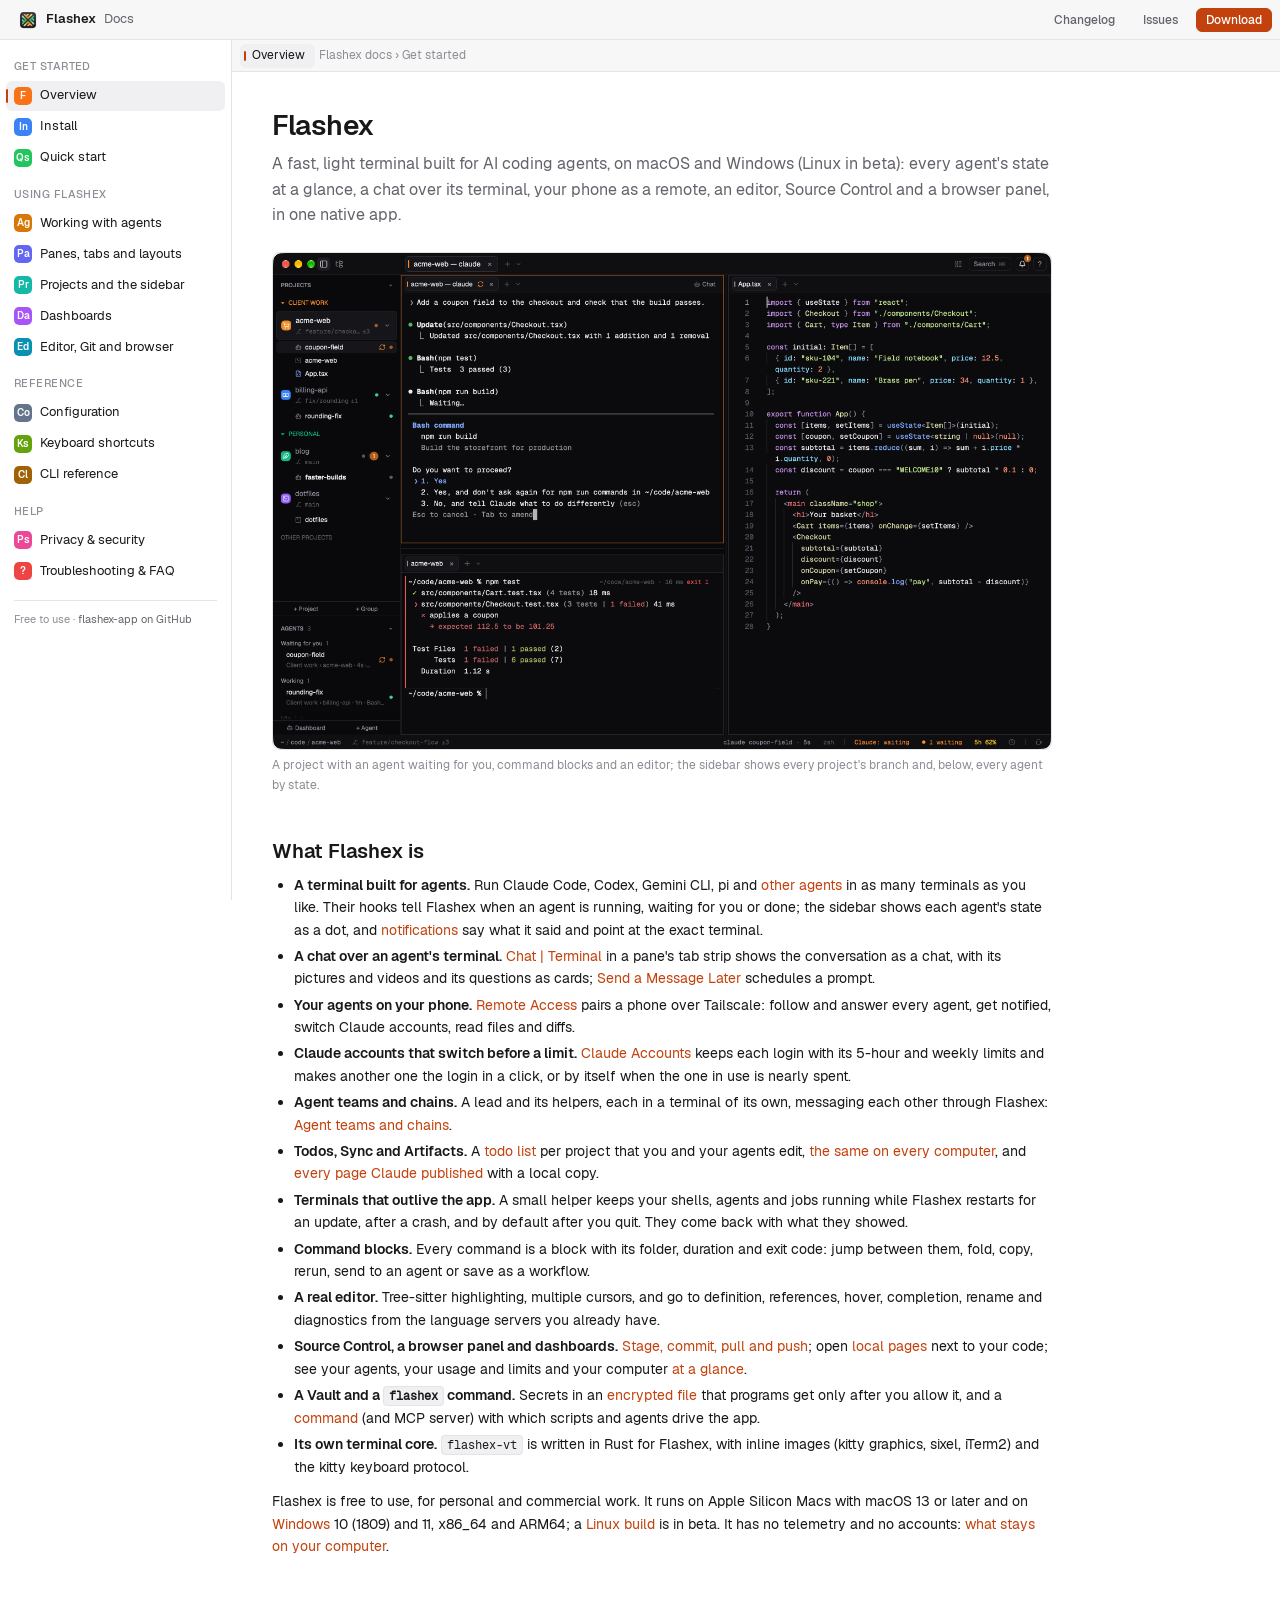
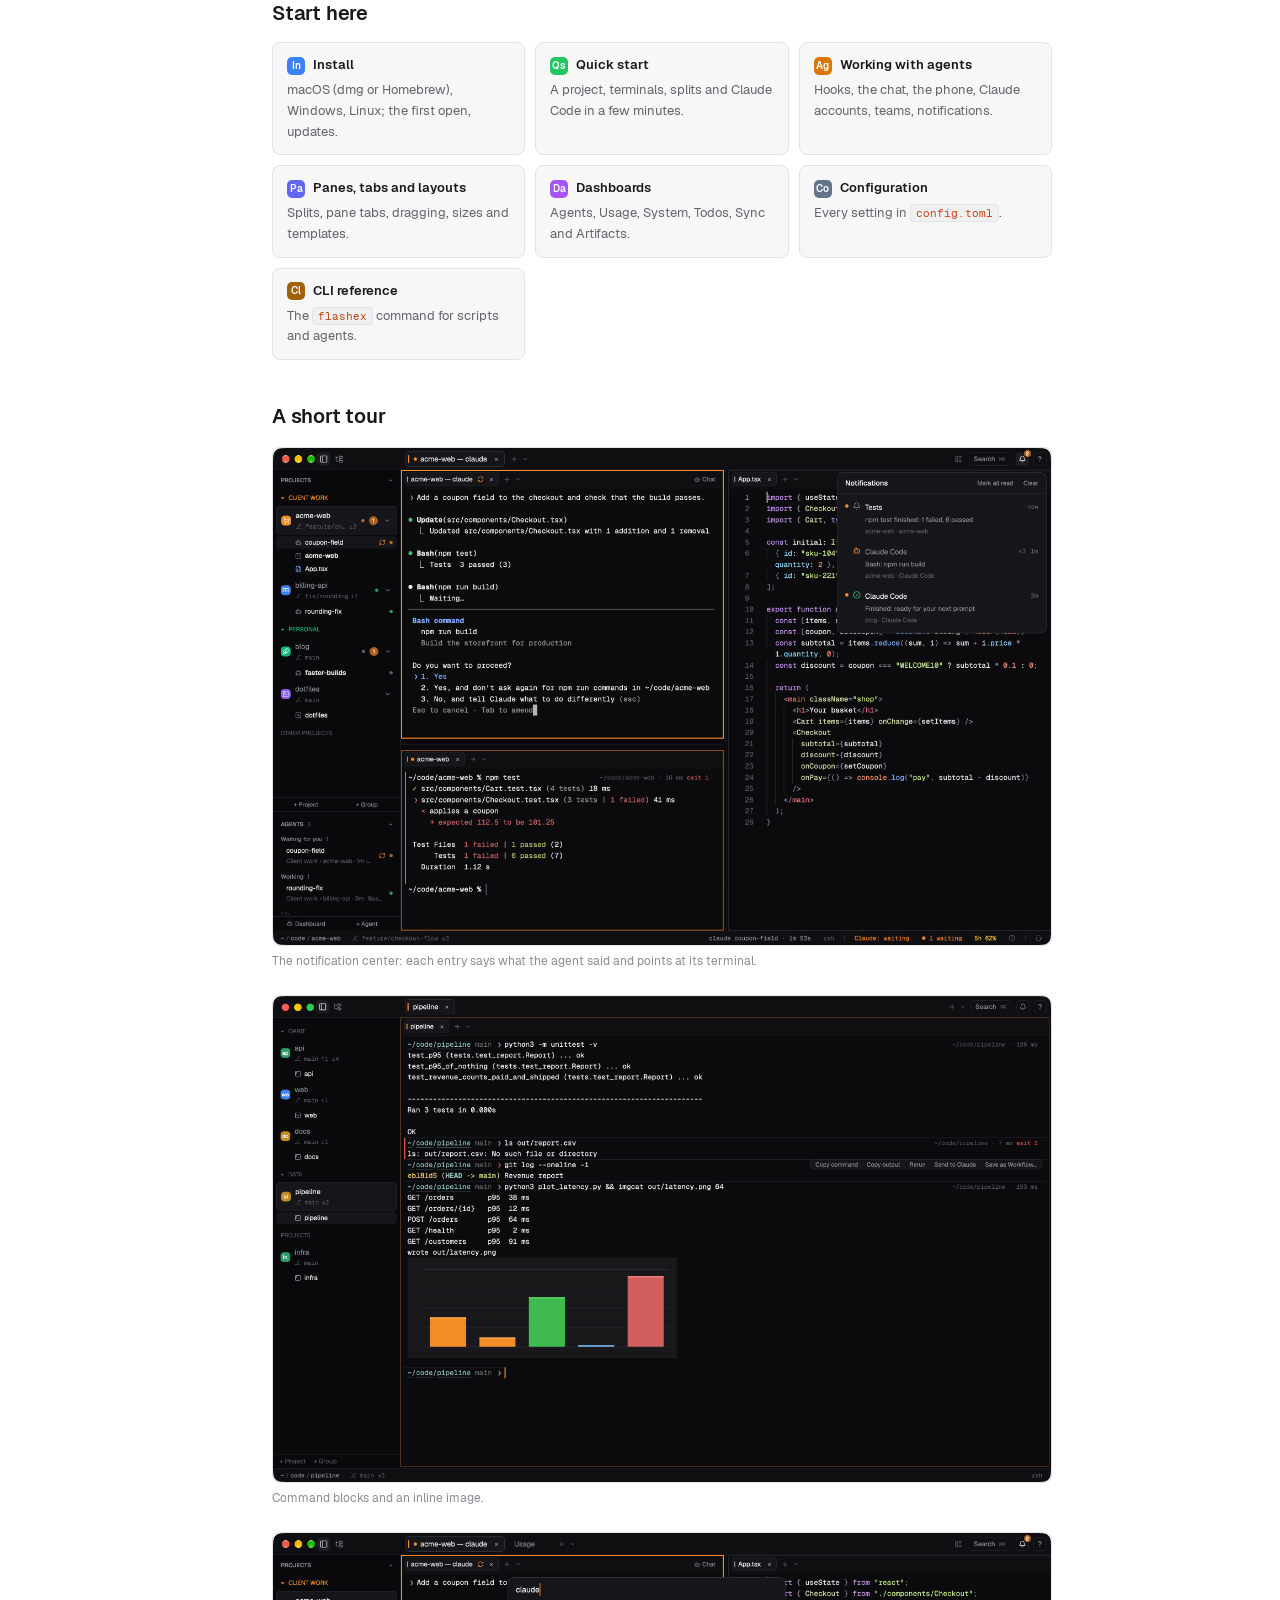
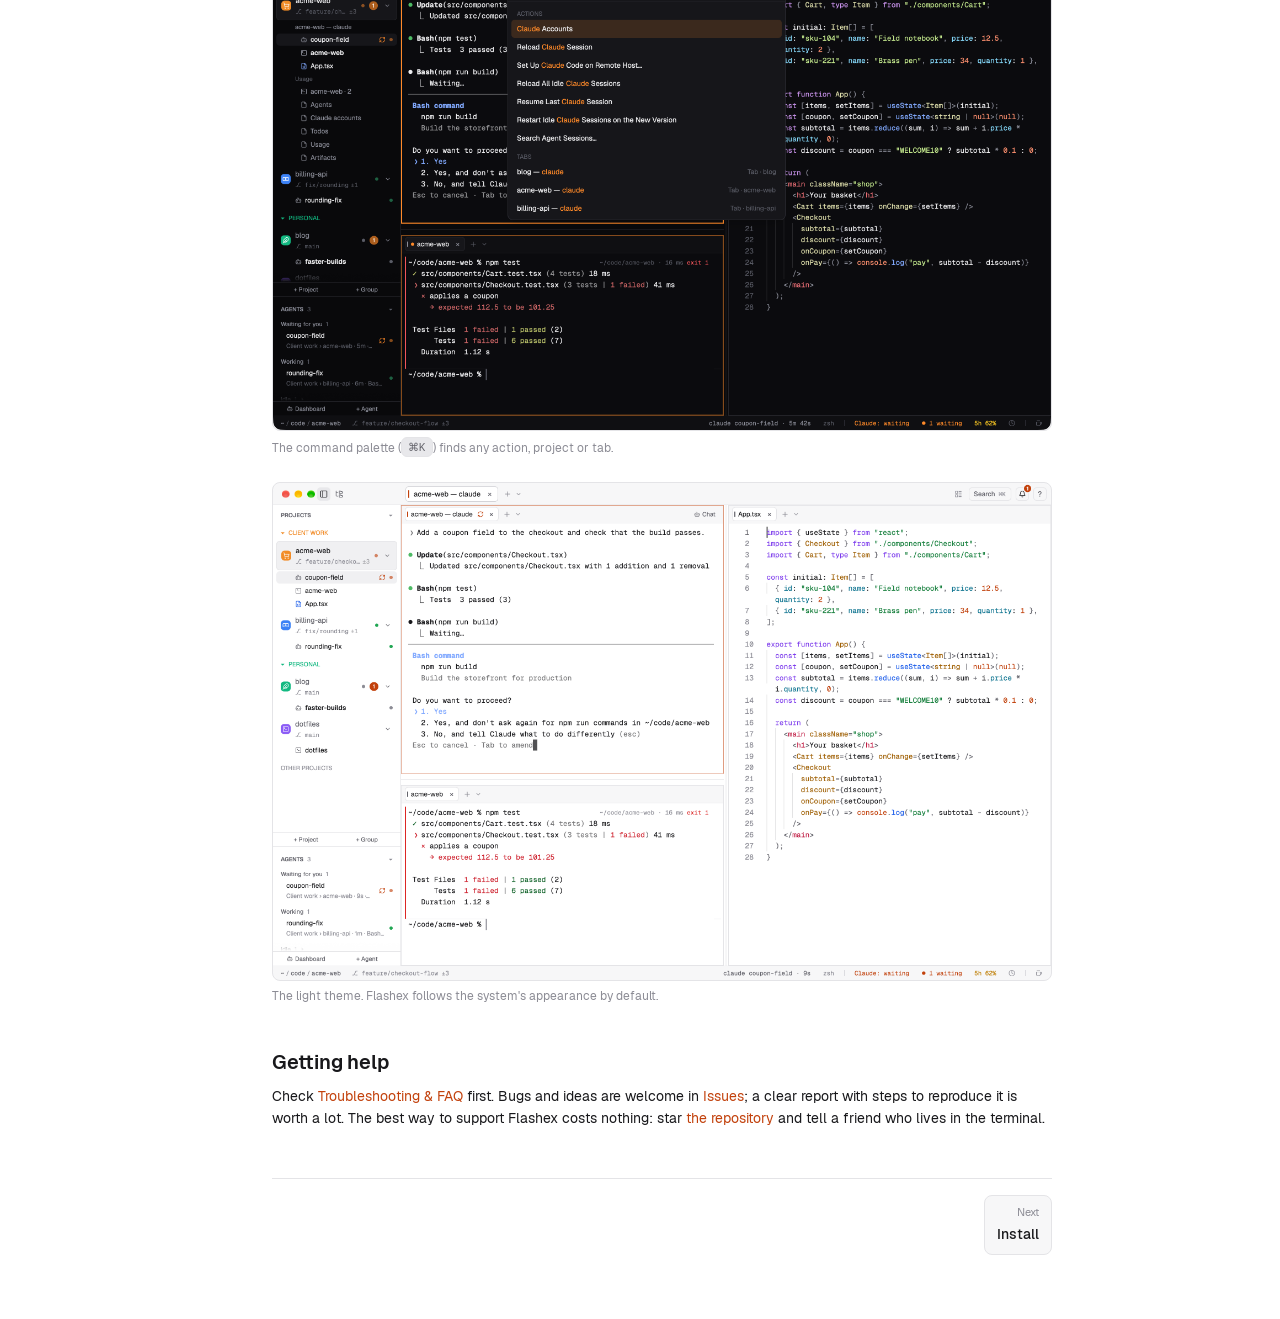
==== commit 1f87a33f: "Flashex 0.6.1" ====
--- a/docs/index.html
+++ b/docs/index.html
@@ -55,7 +55,7 @@
 <ul>
 <li><strong>A terminal built for agents.</strong> Run Claude Code, Codex, Gemini CLI, pi and <a href="agents.html#other-agents">other agents</a> in as many terminals as you like. Their hooks tell Flashex when an agent is running, waiting for you or done; the sidebar shows each agent's state as a dot, and <a href="agents.html#notifications">notifications</a> say what it said and point at the exact terminal.</li>
 <li><strong>A chat over an agent's terminal.</strong> <a href="agents.html#chat">Chat | Terminal</a> in a pane's tab strip shows the conversation as a chat, with its pictures and videos and its questions as cards; <a href="agents.html#later">Send a Message Later</a> schedules a prompt.</li>
-<li><strong>Your agents on your phone.</strong> <a href="agents.html#phone">Phone Access</a> pairs a phone over Tailscale: follow and answer every agent, get notified, switch Claude accounts, read files and diffs.</li>
+<li><strong>Your agents on your phone.</strong> <a href="agents.html#phone">Remote Access</a> pairs a phone over Tailscale: follow and answer every agent, get notified, switch Claude accounts, read files and diffs.</li>
 <li><strong>Claude accounts that switch before a limit.</strong> <a href="agents.html#switcher">Claude Accounts</a> keeps each login with its 5-hour and weekly limits and makes another one the login in a click, or by itself when the one in use is nearly spent.</li>
 <li><strong>Agent teams and chains.</strong> A lead and its helpers, each in a terminal of its own, messaging each other through Flashex: <a href="agents.html#teams">Agent teams and chains</a>.</li>
 <li><strong>Todos, Sync and Artifacts.</strong> A <a href="dashboards.html#todos">todo list</a> per project that you and your agents edit, <a href="dashboards.html#sync">the same on every computer</a>, and <a href="dashboards.html#artifacts">every page Claude published</a> with a local copy.</li>
